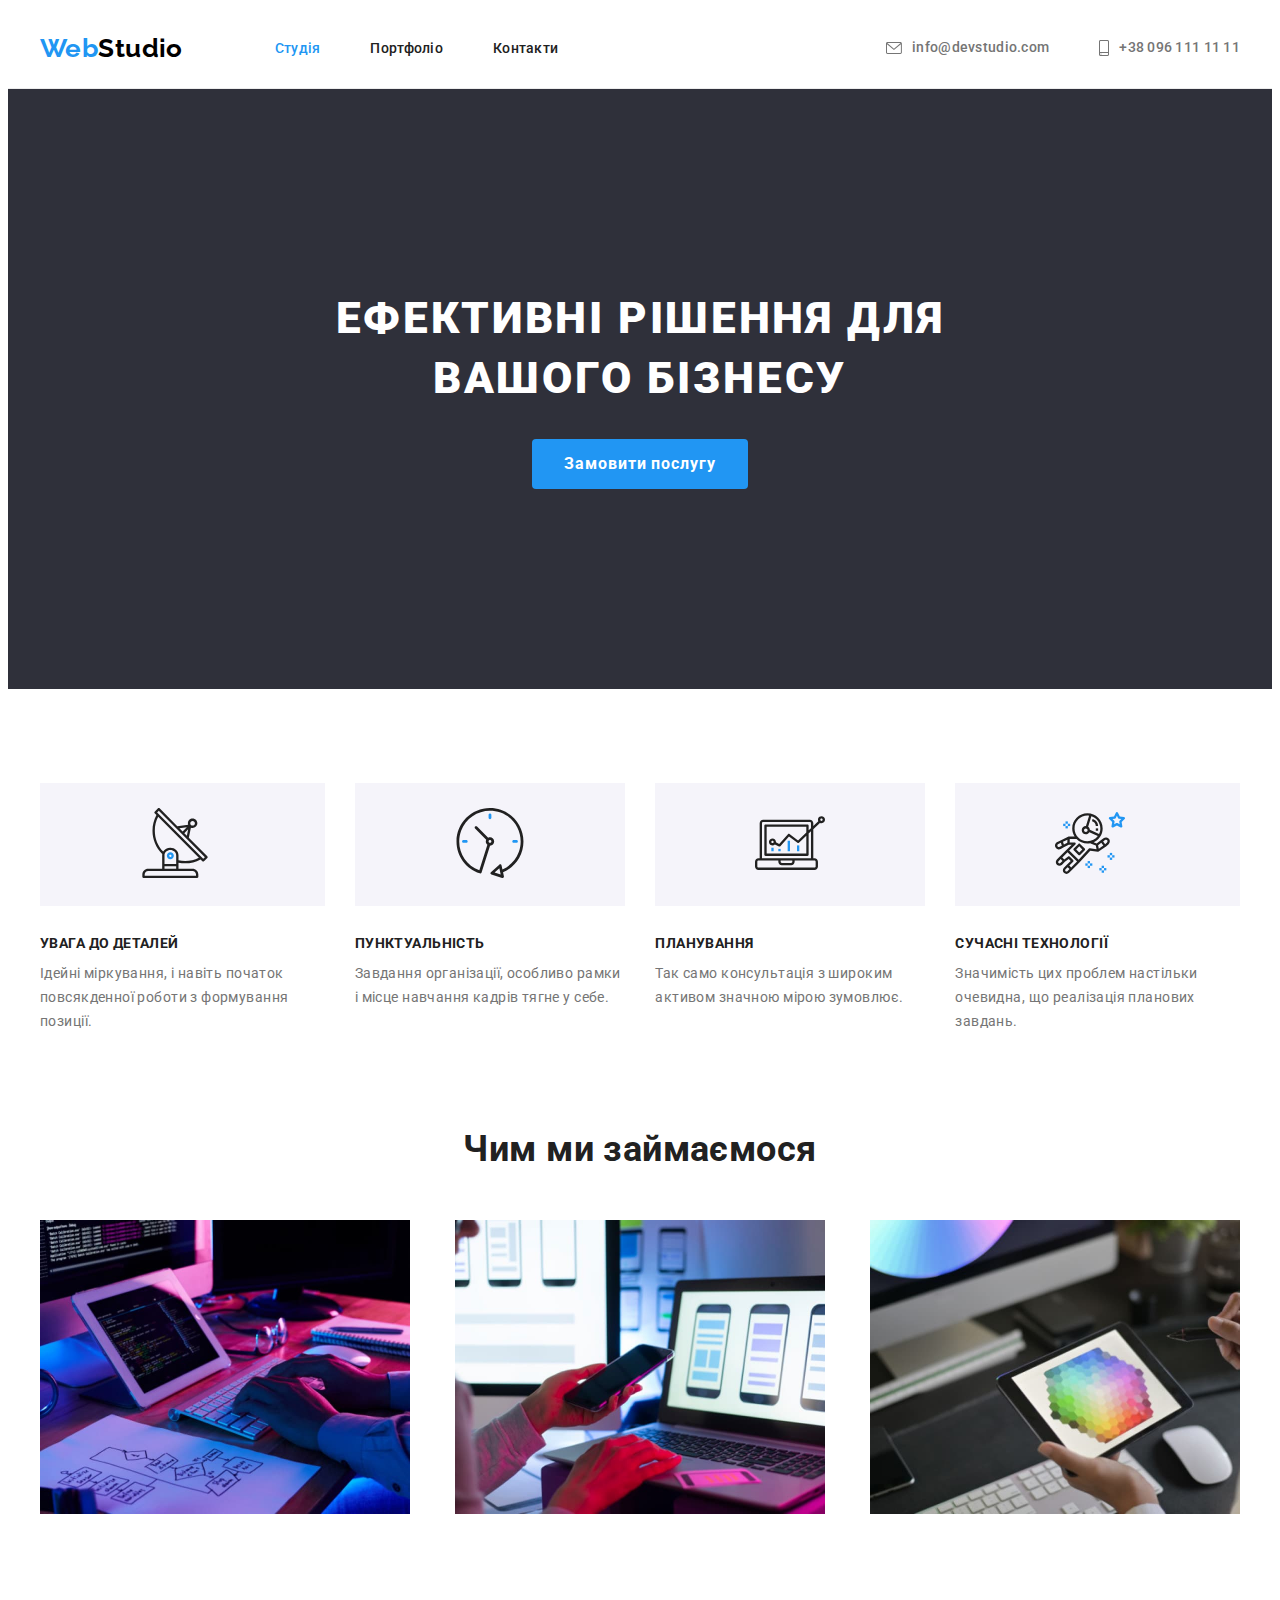
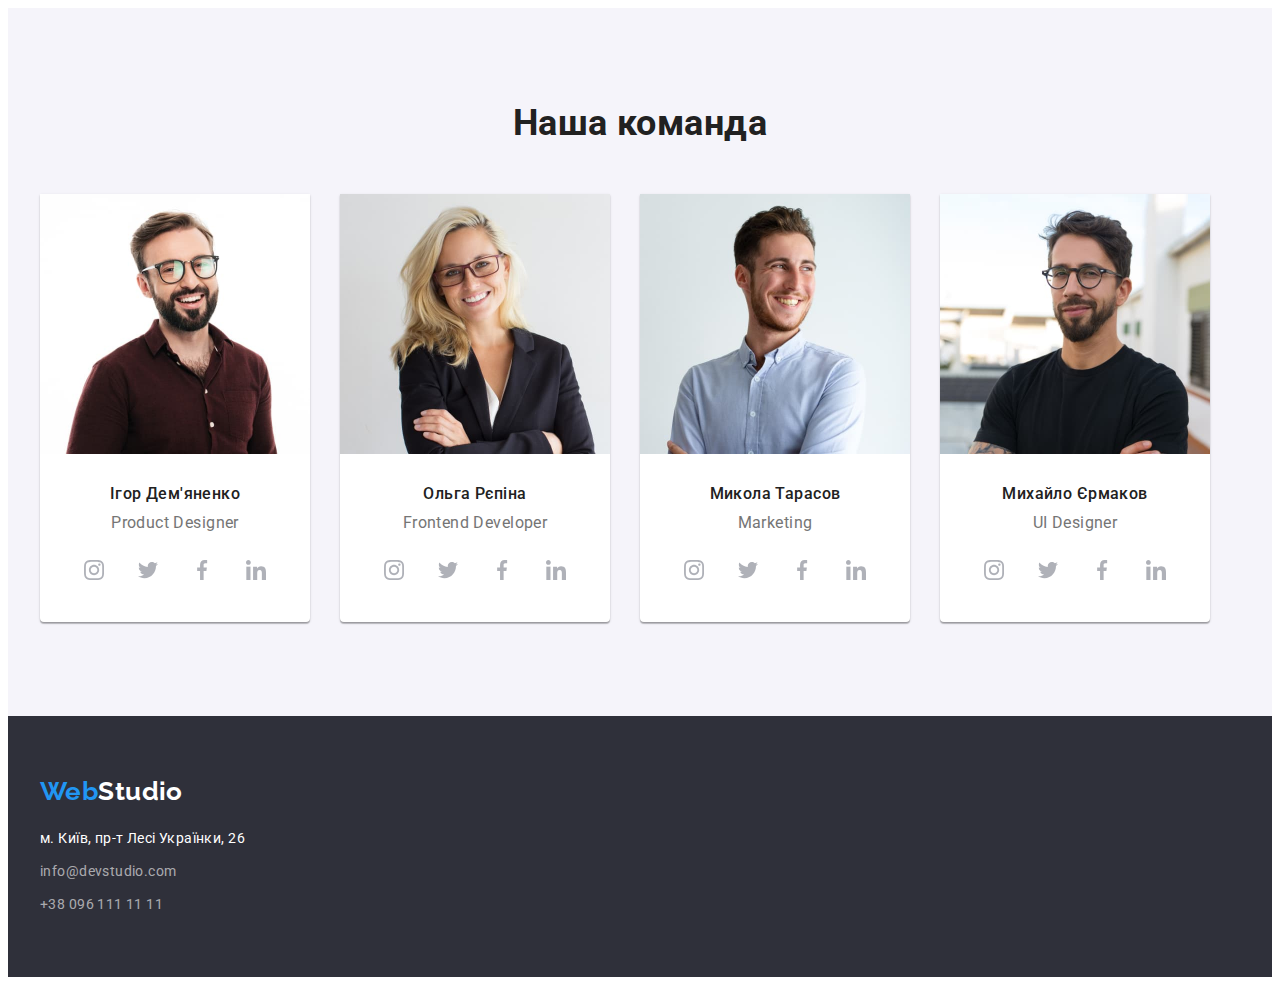
==== index.html @ fd8cb4b7 "fill files" ====
<!DOCTYPE html>
<html lang="uk">
  <head>
    <meta charset="UTF-8" />
    <meta http-equiv="X-UA-Compatible" content="IE=edge" />
    <meta name="viewport" content="width=device-width, initial-scale=1.0" />
    <title>Web Studio</title>
    <link rel="preconnect" href="https://fonts.googleapis.com" />
    <link rel="preconnect" href="https://fonts.gstatic.com" crossorigin />
    <link
      href="https://fonts.googleapis.com/css2?family=Raleway:wght@700&family=Roboto:wght@400;500;700;900&display=swap"
      rel="stylesheet"
    />
    <link
      rel="stylesheet"
      href="https://cdnjs.cloudflare.com/ajax/libs/modern-normalize/1.1.0/modern-normalize.min.css"
      integrity="sha512-wpPYUAdjBVSE4KJnH1VR1HeZfpl1ub8YT/NKx4PuQ5NmX2tKuGu6U/JRp5y+Y8XG2tV+wKQpNHVUX03MfMFn9Q=="
      crossorigin="anonymous"
      referrerpolicy="no-referrer"
    />
    <link rel="stylesheet" href="./css/style.css" />
  </head>
  <body>
    <header class="header">
      <div class="container">
        <nav class="nav">
          <a class="link logo-link header-link" href="./index.html"
            ><span class="logo-accent-color">Web</span>Studio</a
          >
          <ul class="list nav-list">
            <li class="item">
              <a class="link nav-link current-link" href="./index.html"
                >Студія</a
              >
            </li>
            <li class="item">
              <a class="link nav-link" href="./portfolio.html">Портфоліо</a>
            </li>
            <li class="item">
              <a class="link nav-link" href="#contacts">Контакти</a>
            </li>
          </ul>
        </nav>
        <ul class="list contact-list">
          <li class="item">
            <a class="link contact-link" href="mailto:info@devstudio.com"
              >
              <svg class="contact-icon" width="16" height="12">
                <use href="./images/symbol-defs.svg#envelope"></use>
              </svg>
              info@devstudio.com
              </a
            >
          </li>
          <li class="item">
            <a class="link contact-link" href="tel:+380961111111"
              >
            <svg class="contact-icon" width="10" height="16">
                <use href="./images/symbol-defs.svg#phone"></use>
            </svg>
            +38 096 111 11 11
            </a
            >
          </li>
        </ul>
      </div>
    </header>
    <main>
      <!-- hero -->
      <section class="hero">
        <h1 class="hero-title">Ефективні рішення для вашого бізнесу</h1>
        <button class="hero-btn" type="button">Замовити послугу</button>
      </section>
      <!-- benefits-->
      <section class="section benefits">
        <div class="container">
          <h2 class="section-title visually-hidden">Наші переваги</h2>
          <ul class="list benefits-list">
            <li class="benefits-item">
                <div class="benefits-block-icon">
                    <svg width="70" height="70">
                        <use href="./images/symbol-defs.svg#antenna"></use>
                    </svg>
                </div>
              <h3 class="benefits-title">Увага до деталей</h3>
              <p class="benefits-text">
                Ідейні міркування, і навіть початок повсякденної роботи з
                формування позиції.
              </p>
            </li>
            <li class="benefits-item">
                <div class="benefits-block-icon">
                    <svg width="70" height="70">
                        <use href="./images/symbol-defs.svg#clock"></use>
                    </svg>
                </div>
              <h3 class="benefits-title">Пунктуальність</h3>
              <p class="benefits-text">
                Завдання організації, особливо рамки і місце навчання кадрів
                тягне у себе.
              </p>
            </li>
            <li class="benefits-item">
                <div class="benefits-block-icon">
                    <svg width="70" height="70">
                        <use href="./images/symbol-defs.svg#diagram"></use>
                    </svg>
                </div>
              <h3 class="benefits-title">Планування</h3>
              <p class="benefits-text">
                Так само консультація з широким активом значною мірою зумовлює.
              </p>
            </li>
            <li class="benefits-item">
                <div class="benefits-block-icon">
                    <svg width="70" height="70">
                        <use href="./images/symbol-defs.svg#astronaut"></use>
                    </svg>
                </div>
              <h3 class="benefits-title">Сучасні технології</h3>
              <p class="benefits-text">
                Значимість цих проблем настільки очевидна, що реалізація
                планових завдань.
              </p>
            </li>
          </ul>
        </div>
      </section>
      <!-- work -->
      <section class="section work">
        <div class="container">
          <h2 class="section-title">Чим ми займаємося</h2>
          <ul class="list work-list">
            <li class="work-item">
              <img
                src="./images/work/box1.jpg"
                alt="Ноутбук"
                width="370"
                height="294"
              />
            </li>
            <li class="work-item">
              <img
                src="./images/work/box2.jpg"
                alt="Телефон"
                width="370"
                height="294"
              />
            </li>
            <li class="work-item">
              <img
                src="./images/work/box3.jpg"
                alt="Планшет"
                width="370"
                height="294"
              />
            </li>
          </ul>
        </div>
      </section>
      <!-- team -->
      <section class="section team">
        <div class="container">
          <h2 class="section-title">Наша команда</h2>
          <ul class="list team-list">
            <li class="team-item">
              <img
                src="./images/team/img1.jpg"
                alt="Чоловік посміхається"
                width="270"
                height="260"
              />
              <h3 class="team-title">Ігор Дем'яненко</h3>
              <p class="team-text" lang="en">Product Designer</p>
              <ul class="list social-list-icon">
                <li class="social-item-icon">
                    <a class="social-link" href="">
                        <svg class="social-emblem" width="20" height="20">
                            <use href="./images/symbol-defs.svg#instagram"></use>
                        </svg>
                    </a>
                </li>
                <li class="social-item-icon">
                    <a class="social-link" href="">
                        <svg class="social-emblem" width="20" height="20">
                            <use href="./images/symbol-defs.svg#twitter"></use>
                        </svg>
                    </a>
                </li>
                <li class="social-item-icon">
                    <a class="social-link" href="">
                        <svg class="social-emblem" width="20" height="20">
                            <use href="./images/symbol-defs.svg#facebook"></use>
                        </svg>
                    </a>
                </li>
                <li class="social-item-icon">
                    <a class="social-link" href="">
                        <svg class="social-emblem" width="20" height="20">
                            <use href="./images/symbol-defs.svg#linkedin"></use>
                        </svg>
                    </a>
                </li>
              </ul>
            </li>
            <li class="team-item">
              <img
                src="./images/team/img2.jpg"
                alt="Дівчина посміхається"
                width="270"
                height="260"
              />
              <h3 class="team-title">Ольга Рєпіна</h3>
              <p class="team-text" lang="en">Frontend Developer</p>
                <ul class="list social-list-icon">
                <li class="social-item-icon">
                    <a class="social-link" href="">
                        <svg class="social-emblem" width="20" height="20">
                            <use href="./images/symbol-defs.svg#instagram"></use>
                        </svg>
                    </a>
                </li>
                <li class="social-item-icon">
                    <a class="social-link" href="">
                        <svg class="social-emblem" width="20" height="20">
                            <use href="./images/symbol-defs.svg#twitter"></use>
                        </svg>
                    </a>
                </li>
                <li class="social-item-icon">
                    <a class="social-link" href="">
                        <svg class="social-emblem" width="20" height="20">
                            <use href="./images/symbol-defs.svg#facebook"></use>
                        </svg>
                    </a>
                </li>
                <li class="social-item-icon">
                    <a class="social-link" href="">
                        <svg class="social-emblem" width="20" height="20">
                            <use href="./images/symbol-defs.svg#linkedin"></use>
                        </svg>
                    </a>
                </li>
              </ul>
            </li>
            <li class="team-item">
              <img
                src="./images/team/img3.jpg"
                alt="Чоловік посміхається"
                width="270"
                height="260"
              />
              <h3 class="team-title">Микола Тарасов</h3>
              <p class="team-text" lang="en">Marketing</p>
                <ul class="list social-list-icon">
                <li class="social-item-icon">
                    <a class="social-link" href="">
                        <svg class="social-emblem" width="20" height="20">
                            <use href="./images/symbol-defs.svg#instagram"></use>
                        </svg>
                    </a>
                </li>
                <li class="social-item-icon">
                    <a class="social-link" href="">
                        <svg class="social-emblem" width="20" height="20">
                            <use href="./images/symbol-defs.svg#twitter"></use>
                        </svg>
                    </a>
                </li>
                <li class="social-item-icon">
                    <a class="social-link" href="">
                        <svg class="social-emblem" width="20" height="20">
                            <use href="./images/symbol-defs.svg#facebook"></use>
                        </svg>
                    </a>
                </li>
                <li class="social-item-icon">
                    <a class="social-link" href="">
                        <svg class="social-emblem" width="20" height="20">
                            <use href="./images/symbol-defs.svg#linkedin"></use>
                        </svg>
                    </a>
                </li>
              </ul>
            </li>
            <li class="team-item">
              <img
                src="./images/team/img4.jpg"
                alt="Чоловік посміхається"
                width="270"
                height="260"
              />
              <h3 class="team-title">Михайло Єрмаков</h3>
              <p class="team-text" lang="en">UI Designer</p>
                <ul class="list social-list-icon">
                <li class="social-item-icon">
                    <a class="social-link" href="">
                        <svg class="social-emblem" width="20" height="20">
                            <use href="./images/symbol-defs.svg#instagram"></use>
                        </svg>
                    </a>
                </li>
                <li class="social-item-icon">
                    <a class="social-link" href="">
                        <svg class="social-emblem" width="20" height="20">
                            <use href="./images/symbol-defs.svg#twitter"></use>
                        </svg>
                    </a>
                </li>
                <li class="social-item-icon">
                    <a class="social-link" href="">
                        <svg class="social-emblem" width="20" height="20">
                            <use href="./images/symbol-defs.svg#facebook"></use>
                        </svg>
                    </a>
                </li>
                <li class="social-item-icon">
                    <a class="social-link" href="">
                        <svg class="social-emblem" width="20" height="20">
                            <use href="./images/symbol-defs.svg#linkedin"></use>
                        </svg>
                    </a>
                </li>
              </ul>
            </li>
          </ul>
        </div>
      </section>
    </main>
    <footer class="footer">
      <div class="container">
        <a class="link logo-link footer-logo" href="./index.html"
          ><span class="logo-accent-color">Web</span>Studio</a
        >
        <address id="contacts">
          <ul class="list address-list">
            <li class="address-item">
              <a
                class="link address-link address-color"
                href="https://goo.gl/maps/d6iccHRfaMmL4T6e6"
                >м. Київ, пр-т Лесі Українки, 26</a
              >
            </li>
            <li class="address-item">
              <a class="link address-link" href="mailto:info@devstudio.com"
                >info@devstudio.com</a
              >
            </li>
            <li class="address-item">
              <a class="link address-link" href="tel:+380961111111"
                >+38 096 111 11 11</a
              >
            </li>
          </ul>
        </address>
      </div>
    </footer>
  </body>
</html>
---- css/style.css ----
:root {
  --main-font: 'Roboto', sans-serif;
  --secondary-font: 'Raleway', sans-serif;
  --title-color: #212121;
  --text-color: #757575;
  --accent-color: #2196f3;
  --logo-header-color: #000000;
  --white-color: #ffffff;
  --secondary-white-color: rgba(255, 255, 255, 0.6);
  --main-backgroung-color: #2f303a;
  --secondary-background-color: #f5f4fa;
  --icon-background-color: #AFB1B8;
}
body {
  font-size: 14px;
  letter-spacing: 0.03em;
  background-color: var(--white-color);
  color: var(--title-color);
  font-family: var(--main-font);
}
.list {
  list-style: none;
}
.link {
  text-decoration: none;
}

h1,
h2,
h3,
h4,
h5,
h6 {
  margin-top: 0;
  margin-bottom: 0;
}

ul,
p {
  margin-top: 0;
  margin-bottom: 0;
  padding-left: 0;
}

img {
  display: block;
  max-width: 100%;
}

.container {
  width: 1200px;
  padding-left: 15px;
  padding-right: 15px;
  margin-left: auto;
  margin-right: auto;
}

/* hide titles */
.visually-hidden {
  position: absolute;
  width: 1px;
  height: 1px;
  margin: -1px;
  border: 0;
  padding: 0;

  white-space: nowrap;
  clip-path: inset(100%);
  clip: rect(0 0 0 0);
  overflow: hidden;
}

/* ====header==== */
.header {
  border-bottom: 1px solid #ececec;
}

.header > .container {
  display: flex;
  align-items: center;
}

.nav {
  display: flex;
  align-items: center;
}

.header-link {
  margin-right: 92px;
  padding-top: 24px;
  padding-bottom: 24px;
}

.logo-link {
  font-family: var(--secondary-font);
  font-weight: 700;
  font-size: 26px;
  line-height: 1.19;
  color: var(--logo-header-color);
}

.logo-accent-color {
  color: var(--accent-color);
}

.nav-list,
.contact-list {
  display: flex;
}

.contact-list {
  margin-left: auto;
}

.nav-list > .item:not(:last-child),
.contact-list > .item:not(:last-child) {
  margin-right: 50px;
}

.nav-link,
.contact-link {
  padding-top: 32px;
  padding-bottom: 32px;

  color: var(--title-color);
  font-weight: 500;
  line-height: 1.14;
  letter-spacing: 0.02em;
}

.contact-link{
    display: flex;
    justify-content: center;
    align-items: center;
  color: var(--text-color);
}

.contact-icon{
fill: var(--text-color);
    margin-right: 10px;
}

.current-link {
  color: var(--accent-color);
}

.nav-link:hover,
.nav-link:focus,
.contact-link:hover,
.contact-link:focus {
  color: var(--accent-color);
}

.contact-link:hover .contact-icon,
.contact-link:focus .contact-icon{
    fill: currentColor;
}

/* ========Studio======== */

/* ====hero==== */
.hero {
  text-align: center;
  padding-top: 200px;
  padding-bottom: 200px;

  background-color: var(--main-backgroung-color);
}

.hero-title {
  width: 696px;
  margin-left: auto;
  margin-right: auto;
  margin-bottom: 30px;

  font-weight: 900;
  font-size: 44px;
  line-height: 1.36;
  letter-spacing: 0.06em;
  text-transform: uppercase;
  color: var(--white-color);
}

.hero-btn {
  padding: 10px 32px;
  border-radius: 4px;

  font-family: var(--main-font);
  font-weight: 700;
  font-size: 16px;
  line-height: 1.88;
  letter-spacing: 0.06em;
  background-color: var(--accent-color);
  color: var(--white-color);

  cursor: pointer;
  border: none;
}

/* ====all sections==== */
.section {
  padding-top: 94px;
  padding-bottom: 94px;
}

.section-title {
  margin-bottom: 50px;

  font-weight: 700;
  font-size: 36px;
  line-height: 1.17;
  text-align: center;
}

/* =====benefits==== */
.benefits-list {
  display: flex;
}

.benefits-item {
  flex-basis: calc((100%-3 * 30px) / 4);
}

.benefits-item:not(:last-child) {
  margin-right: 30px;
}

.benefits-block-icon{
    margin-bottom: 30px;
    padding: 25px 100px;

 background-color: var(--secondary-background-color);
}

.benefits-title {
  margin-bottom: 10px;

  font-size: 14px;
  font-weight: 700;
  line-height: 1.14;
  text-transform: uppercase;
}

.benefits-text {
  line-height: 1.71;
  color: var(--text-color);
}

/* ====work==== */
.work {
  padding-top: 0;
}

.work-list {
  display: flex;
  justify-content: space-between;
}

/* ====team==== */
.team {
  background-color: var(--secondary-background-color);
}

.team-list {
  display: flex;
  margin-left: -30px;
}

.team-item {
  margin-left: 30px;
  background: var(--white-color);
  box-shadow: 0px 1px 3px rgba(0, 0, 0, 0.12), 0px 1px 1px rgba(0, 0, 0, 0.14),
    0px 2px 1px rgba(0, 0, 0, 0.2);
  border-radius: 0px 0px 4px 4px;
}

.team-item > img {
  margin-bottom: 30px;
}

.team-title {
  margin-bottom: 10px;

  font-size: 16px;
  font-weight: 500;
  line-height: 1.19;
  text-align: center;
}

.team-text {
  margin-bottom: 16px;

  font-size: 16px;
  line-height: 1.19;
  text-align: center;
  color: var(--text-color);
}

.social-list-icon{
    margin-bottom: 30px;
    display: flex;
    justify-content: center;
}

.social-item-icon:not(:last-child) {
    margin-right: 10px;
}

.social-link{
    display: flex;
        justify-content: center;
        align-items: center;

    width: 44px;
    height: 44px;
    background-color: transparent;
    border-radius: 50%;
}

.social-emblem{
    fill: var(--icon-background-color);
}

.social-link:hover,
.social-link:focus{
    background-color: var(--accent-color);
}

.social-link:hover .social-emblem,
.social-link:focus .social-emblem{
 fill: var(--white-color);
}

/* ========Portfolio======== */
.menu-list {
  display: flex;
  justify-content: center;
  margin-bottom: 50px;
}

.menu-item:not(:last-child) {
  margin-right: 8px;
}

.menu-btn {
  padding: 6px 22px;
  border-radius: 4px;

  font-family: var(--main-font);
  font-weight: 500;
  font-size: 16px;
  line-height: 1.63;
  text-align: center;
  cursor: pointer;
  border: none;
}

.menu-btn:hover,
.menu-btn:focus,
.current-btn {
  background-color: var(--accent-color);
  color: var(--white-color);
}

.portfolio-list {
  display: flex;
  flex-wrap: wrap;
  margin-bottom: -30px;
  margin-left: -30px;
}

.portfolio-item {
  margin-bottom: 30px;
  margin-left: 30px;
}

.portfolio-text-wrap {
  padding: 20px 24px;

  border: 1px solid #eeeeee;
  border-top: none;
}

.portfolio-title {
  margin-bottom: 4px;
  font-weight: 700;
  font-size: 18px;
  line-height: 2;
  letter-spacing: 0.06em;
}

.portfolio-text {
  font-size: 16px;
  line-height: 1.88;
  color: var(--text-color);
}

/* ====footer==== */
.footer {
  padding-top: 60px;
  padding-bottom: 60px;

  background-color: var(--main-backgroung-color);
}

.footer-logo {
  display: inline-block;
  margin-bottom: 20px;

  color: var(--white-color);
}

.address-item:not(:last-child) {
  margin-bottom: 9px;
}

.address-link {
  font-style: normal;
  line-height: 1.71;
  color: var(--secondary-white-color);
}

.address-color {
  color: var(--white-color);
}
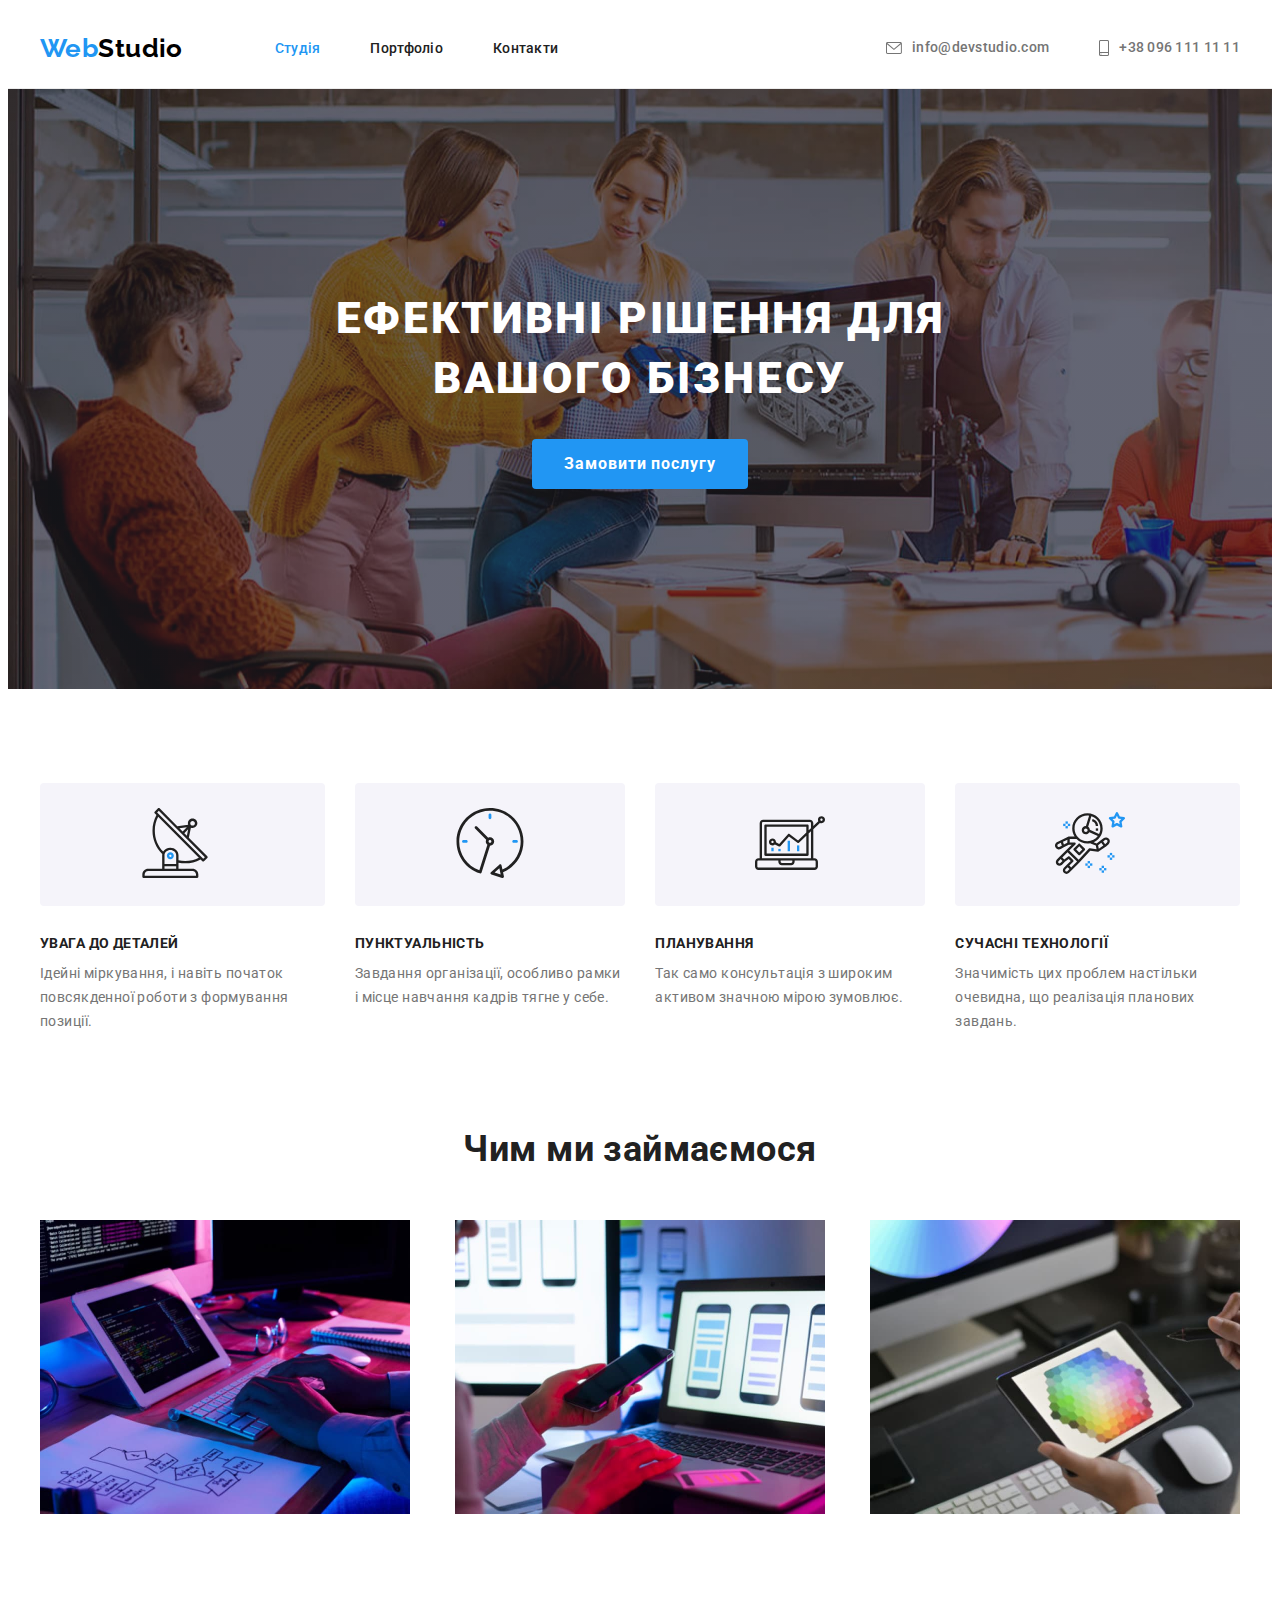
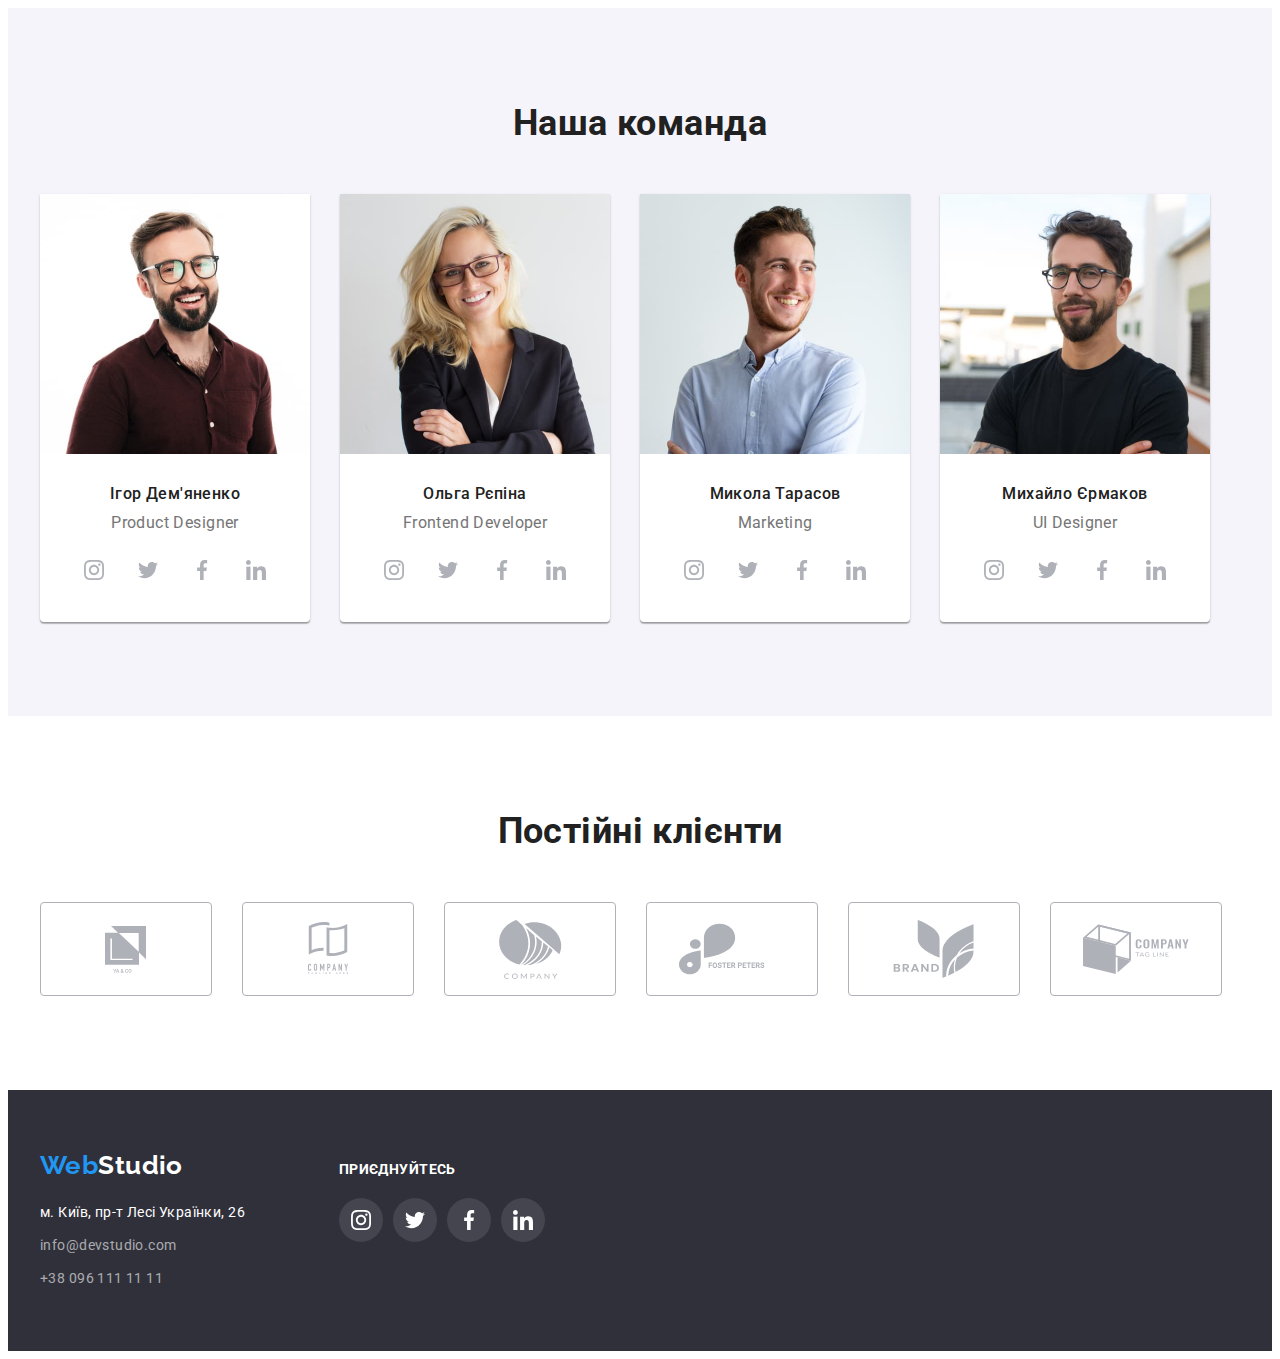
==== commit 8b197738: "finish project" ====
--- a/index.html
+++ b/index.html
@@ -43,24 +43,20 @@
         </nav>
         <ul class="list contact-list">
           <li class="item">
-            <a class="link contact-link" href="mailto:info@devstudio.com"
-              >
+            <a class="link contact-link" href="mailto:info@devstudio.com">
               <svg class="contact-icon" width="16" height="12">
                 <use href="./images/symbol-defs.svg#envelope"></use>
               </svg>
               info@devstudio.com
-              </a
-            >
+            </a>
           </li>
           <li class="item">
-            <a class="link contact-link" href="tel:+380961111111"
-              >
-            <svg class="contact-icon" width="10" height="16">
+            <a class="link contact-link" href="tel:+380961111111">
+              <svg class="contact-icon" width="10" height="16">
                 <use href="./images/symbol-defs.svg#phone"></use>
-            </svg>
-            +38 096 111 11 11
-            </a
-            >
+              </svg>
+              +38 096 111 11 11
+            </a>
           </li>
         </ul>
       </div>
@@ -77,11 +73,11 @@
           <h2 class="section-title visually-hidden">Наші переваги</h2>
           <ul class="list benefits-list">
             <li class="benefits-item">
-                <div class="benefits-block-icon">
-                    <svg width="70" height="70">
-                        <use href="./images/symbol-defs.svg#antenna"></use>
-                    </svg>
-                </div>
+              <div class="benefits-block-icon">
+                <svg width="70" height="70">
+                  <use href="./images/symbol-defs.svg#antenna"></use>
+                </svg>
+              </div>
               <h3 class="benefits-title">Увага до деталей</h3>
               <p class="benefits-text">
                 Ідейні міркування, і навіть початок повсякденної роботи з
@@ -89,11 +85,11 @@
               </p>
             </li>
             <li class="benefits-item">
-                <div class="benefits-block-icon">
-                    <svg width="70" height="70">
-                        <use href="./images/symbol-defs.svg#clock"></use>
-                    </svg>
-                </div>
+              <div class="benefits-block-icon">
+                <svg width="70" height="70">
+                  <use href="./images/symbol-defs.svg#clock"></use>
+                </svg>
+              </div>
               <h3 class="benefits-title">Пунктуальність</h3>
               <p class="benefits-text">
                 Завдання організації, особливо рамки і місце навчання кадрів
@@ -101,22 +97,22 @@
               </p>
             </li>
             <li class="benefits-item">
-                <div class="benefits-block-icon">
-                    <svg width="70" height="70">
-                        <use href="./images/symbol-defs.svg#diagram"></use>
-                    </svg>
-                </div>
+              <div class="benefits-block-icon">
+                <svg width="70" height="70">
+                  <use href="./images/symbol-defs.svg#diagram"></use>
+                </svg>
+              </div>
               <h3 class="benefits-title">Планування</h3>
               <p class="benefits-text">
                 Так само консультація з широким активом значною мірою зумовлює.
               </p>
             </li>
             <li class="benefits-item">
-                <div class="benefits-block-icon">
-                    <svg width="70" height="70">
-                        <use href="./images/symbol-defs.svg#astronaut"></use>
-                    </svg>
-                </div>
+              <div class="benefits-block-icon">
+                <svg width="70" height="70">
+                  <use href="./images/symbol-defs.svg#astronaut"></use>
+                </svg>
+              </div>
               <h3 class="benefits-title">Сучасні технології</h3>
               <p class="benefits-text">
                 Значимість цих проблем настільки очевидна, що реалізація
@@ -174,32 +170,52 @@
               <p class="team-text" lang="en">Product Designer</p>
               <ul class="list social-list-icon">
                 <li class="social-item-icon">
-                    <a class="social-link" href="">
-                        <svg class="social-emblem" width="20" height="20">
-                            <use href="./images/symbol-defs.svg#instagram"></use>
-                        </svg>
-                    </a>
-                </li>
-                <li class="social-item-icon">
-                    <a class="social-link" href="">
-                        <svg class="social-emblem" width="20" height="20">
-                            <use href="./images/symbol-defs.svg#twitter"></use>
-                        </svg>
-                    </a>
-                </li>
-                <li class="social-item-icon">
-                    <a class="social-link" href="">
-                        <svg class="social-emblem" width="20" height="20">
-                            <use href="./images/symbol-defs.svg#facebook"></use>
-                        </svg>
-                    </a>
-                </li>
-                <li class="social-item-icon">
-                    <a class="social-link" href="">
-                        <svg class="social-emblem" width="20" height="20">
-                            <use href="./images/symbol-defs.svg#linkedin"></use>
-                        </svg>
-                    </a>
+                  <a
+                    class="social-link"
+                    href="https://www.instagram.com/"
+                    target="_blank"
+                    rel="noopener noreferrer"
+                  >
+                    <svg class="emblem social-emblem" width="20" height="20">
+                      <use href="./images/symbol-defs.svg#instagram"></use>
+                    </svg>
+                  </a>
+                </li>
+                <li class="social-item-icon">
+                  <a
+                    class="social-link"
+                    href="https://twitter.com/"
+                    target="_blank"
+                    rel="noopener noreferrer"
+                  >
+                    <svg class="emblem social-emblem" width="20" height="20">
+                      <use href="./images/symbol-defs.svg#twitter"></use>
+                    </svg>
+                  </a>
+                </li>
+                <li class="social-item-icon">
+                  <a
+                    class="social-link"
+                    href="https://uk-ua.facebook.com/"
+                    target="_blank"
+                    rel="noopener noreferrer"
+                  >
+                    <svg class="emblem social-emblem" width="20" height="20">
+                      <use href="./images/symbol-defs.svg#facebook"></use>
+                    </svg>
+                  </a>
+                </li>
+                <li class="social-item-icon">
+                  <a
+                    class="social-link"
+                    href="https://ua.linkedin.com/"
+                    target="_blank"
+                    rel="noopener noreferrer"
+                  >
+                    <svg class="emblem social-emblem" width="20" height="20">
+                      <use href="./images/symbol-defs.svg#linkedin"></use>
+                    </svg>
+                  </a>
                 </li>
               </ul>
             </li>
@@ -212,34 +228,54 @@
               />
               <h3 class="team-title">Ольга Рєпіна</h3>
               <p class="team-text" lang="en">Frontend Developer</p>
-                <ul class="list social-list-icon">
-                <li class="social-item-icon">
-                    <a class="social-link" href="">
-                        <svg class="social-emblem" width="20" height="20">
-                            <use href="./images/symbol-defs.svg#instagram"></use>
-                        </svg>
-                    </a>
-                </li>
-                <li class="social-item-icon">
-                    <a class="social-link" href="">
-                        <svg class="social-emblem" width="20" height="20">
-                            <use href="./images/symbol-defs.svg#twitter"></use>
-                        </svg>
-                    </a>
-                </li>
-                <li class="social-item-icon">
-                    <a class="social-link" href="">
-                        <svg class="social-emblem" width="20" height="20">
-                            <use href="./images/symbol-defs.svg#facebook"></use>
-                        </svg>
-                    </a>
-                </li>
-                <li class="social-item-icon">
-                    <a class="social-link" href="">
-                        <svg class="social-emblem" width="20" height="20">
-                            <use href="./images/symbol-defs.svg#linkedin"></use>
-                        </svg>
-                    </a>
+              <ul class="list social-list-icon">
+                <li class="social-item-icon">
+                  <a
+                    class="social-link"
+                    href="https://www.instagram.com/"
+                    target="_blank"
+                    rel="noopener noreferrer"
+                  >
+                    <svg class="emblem social-emblem" width="20" height="20">
+                      <use href="./images/symbol-defs.svg#instagram"></use>
+                    </svg>
+                  </a>
+                </li>
+                <li class="social-item-icon">
+                  <a
+                    class="social-link"
+                    href="https://twitter.com/"
+                    target="_blank"
+                    rel="noopener noreferrer"
+                  >
+                    <svg class="emblem social-emblem" width="20" height="20">
+                      <use href="./images/symbol-defs.svg#twitter"></use>
+                    </svg>
+                  </a>
+                </li>
+                <li class="social-item-icon">
+                  <a
+                    class="social-link"
+                    href="https://uk-ua.facebook.com/"
+                    target="_blank"
+                    rel="noopener noreferrer"
+                  >
+                    <svg class="emblem social-emblem" width="20" height="20">
+                      <use href="./images/symbol-defs.svg#facebook"></use>
+                    </svg>
+                  </a>
+                </li>
+                <li class="social-item-icon">
+                  <a
+                    class="social-link"
+                    href="https://ua.linkedin.com/"
+                    target="_blank"
+                    rel="noopener noreferrer"
+                  >
+                    <svg class="emblem social-emblem" width="20" height="20">
+                      <use href="./images/symbol-defs.svg#linkedin"></use>
+                    </svg>
+                  </a>
                 </li>
               </ul>
             </li>
@@ -252,34 +288,54 @@
               />
               <h3 class="team-title">Микола Тарасов</h3>
               <p class="team-text" lang="en">Marketing</p>
-                <ul class="list social-list-icon">
-                <li class="social-item-icon">
-                    <a class="social-link" href="">
-                        <svg class="social-emblem" width="20" height="20">
-                            <use href="./images/symbol-defs.svg#instagram"></use>
-                        </svg>
-                    </a>
-                </li>
-                <li class="social-item-icon">
-                    <a class="social-link" href="">
-                        <svg class="social-emblem" width="20" height="20">
-                            <use href="./images/symbol-defs.svg#twitter"></use>
-                        </svg>
-                    </a>
-                </li>
-                <li class="social-item-icon">
-                    <a class="social-link" href="">
-                        <svg class="social-emblem" width="20" height="20">
-                            <use href="./images/symbol-defs.svg#facebook"></use>
-                        </svg>
-                    </a>
-                </li>
-                <li class="social-item-icon">
-                    <a class="social-link" href="">
-                        <svg class="social-emblem" width="20" height="20">
-                            <use href="./images/symbol-defs.svg#linkedin"></use>
-                        </svg>
-                    </a>
+              <ul class="list social-list-icon">
+                <li class="social-item-icon">
+                  <a
+                    class="social-link"
+                    href="https://www.instagram.com/"
+                    target="_blank"
+                    rel="noopener noreferrer"
+                  >
+                    <svg class="emblem social-emblem" width="20" height="20">
+                      <use href="./images/symbol-defs.svg#instagram"></use>
+                    </svg>
+                  </a>
+                </li>
+                <li class="social-item-icon">
+                  <a
+                    class="social-link"
+                    href="https://twitter.com/"
+                    target="_blank"
+                    rel="noopener noreferrer"
+                  >
+                    <svg class="emblem social-emblem" width="20" height="20">
+                      <use href="./images/symbol-defs.svg#twitter"></use>
+                    </svg>
+                  </a>
+                </li>
+                <li class="social-item-icon">
+                  <a
+                    class="social-link"
+                    href="https://uk-ua.facebook.com/"
+                    target="_blank"
+                    rel="noopener noreferrer"
+                  >
+                    <svg class="emblem social-emblem" width="20" height="20">
+                      <use href="./images/symbol-defs.svg#facebook"></use>
+                    </svg>
+                  </a>
+                </li>
+                <li class="social-item-icon">
+                  <a
+                    class="social-link"
+                    href="https://ua.linkedin.com/"
+                    target="_blank"
+                    rel="noopener noreferrer"
+                  >
+                    <svg class="emblem social-emblem" width="20" height="20">
+                      <use href="./images/symbol-defs.svg#linkedin"></use>
+                    </svg>
+                  </a>
                 </li>
               </ul>
             </li>
@@ -292,36 +348,106 @@
               />
               <h3 class="team-title">Михайло Єрмаков</h3>
               <p class="team-text" lang="en">UI Designer</p>
-                <ul class="list social-list-icon">
-                <li class="social-item-icon">
-                    <a class="social-link" href="">
-                        <svg class="social-emblem" width="20" height="20">
-                            <use href="./images/symbol-defs.svg#instagram"></use>
-                        </svg>
-                    </a>
-                </li>
-                <li class="social-item-icon">
-                    <a class="social-link" href="">
-                        <svg class="social-emblem" width="20" height="20">
-                            <use href="./images/symbol-defs.svg#twitter"></use>
-                        </svg>
-                    </a>
-                </li>
-                <li class="social-item-icon">
-                    <a class="social-link" href="">
-                        <svg class="social-emblem" width="20" height="20">
-                            <use href="./images/symbol-defs.svg#facebook"></use>
-                        </svg>
-                    </a>
-                </li>
-                <li class="social-item-icon">
-                    <a class="social-link" href="">
-                        <svg class="social-emblem" width="20" height="20">
-                            <use href="./images/symbol-defs.svg#linkedin"></use>
-                        </svg>
-                    </a>
+              <ul class="list social-list-icon">
+                <li class="social-item-icon">
+                  <a
+                    class="social-link"
+                    href="https://www.instagram.com/"
+                    target="_blank"
+                    rel="noopener noreferrer"
+                  >
+                    <svg class="emblem social-emblem" width="20" height="20">
+                      <use href="./images/symbol-defs.svg#instagram"></use>
+                    </svg>
+                  </a>
+                </li>
+                <li class="social-item-icon">
+                  <a
+                    class="social-link"
+                    href="https://twitter.com/"
+                    target="_blank"
+                    rel="noopener noreferrer"
+                  >
+                    <svg class="emblem social-emblem" width="20" height="20">
+                      <use href="./images/symbol-defs.svg#twitter"></use>
+                    </svg>
+                  </a>
+                </li>
+                <li class="social-item-icon">
+                  <a
+                    class="social-link"
+                    href="https://uk-ua.facebook.com/"
+                    target="_blank"
+                    rel="noopener noreferrer"
+                  >
+                    <svg class="emblem social-emblem" width="20" height="20">
+                      <use href="./images/symbol-defs.svg#facebook"></use>
+                    </svg>
+                  </a>
+                </li>
+                <li class="social-item-icon">
+                  <a
+                    class="social-link"
+                    href="https://ua.linkedin.com/"
+                    target="_blank"
+                    rel="noopener noreferrer"
+                  >
+                    <svg class="emblem social-emblem" width="20" height="20">
+                      <use href="./images/symbol-defs.svg#linkedin"></use>
+                    </svg>
+                  </a>
                 </li>
               </ul>
+            </li>
+          </ul>
+        </div>
+      </section>
+      <!-- clients -->
+      <section class="section clients">
+        <div class="container">
+          <h2 class="section-title">Постійні клієнти</h2>
+          <ul class="list clients-list">
+            <li class="clients-item">
+              <a href="" class="clients-link">
+                <svg class="emblem clients-emblem" width="106" height="60">
+                  <use href="./images/symbol-defs.svg#group1"></use>
+                </svg>
+              </a>
+            </li>
+            <li class="clients-item">
+              <a href="" class="clients-link">
+                <svg class="emblem clients-emblem" width="106" height="60">
+                  <use href="./images/symbol-defs.svg#group2"></use>
+                </svg>
+              </a>
+            </li>
+            <li class="clients-item">
+              <a href="" class="clients-link">
+                <svg class="emblem clients-emblem" width="106" height="60">
+                  <use href="./images/symbol-defs.svg#group3"></use>
+                </svg>
+              </a>
+            </li>
+            <li class="clients-item">
+              <a href="" class="clients-link">
+                <svg class="emblem clients-emblem" width="106" height="60">
+                  <use href="./images/symbol-defs.svg#group4"></use>
+                </svg>
+              </a>
+            </li>
+            <li class="clients-item">
+              <a href="" class="clients-link">
+                <svg class="emblem clients-emblem" width="106" height="60">
+                  <use href="./images/symbol-defs.svg#group5"></use>
+                </svg>
+              </a>
+            </li>
+            <li class="clients-item">
+              <a href="" class="clients-link">
+                <svg class="emblem clients-emblem" width="106" height="60">
+                  <use href="./images/symbol-defs.svg#group6"></use>
+                </svg>
+              </a>
             </li>
           </ul>
         </div>
@@ -329,30 +455,56 @@
     </main>
     <footer class="footer">
       <div class="container">
-        <a class="link logo-link footer-logo" href="./index.html"
-          ><span class="logo-accent-color">Web</span>Studio</a
-        >
-        <address id="contacts">
-          <ul class="list address-list">
-            <li class="address-item">
-              <a
-                class="link address-link address-color"
-                href="https://goo.gl/maps/d6iccHRfaMmL4T6e6"
-                >м. Київ, пр-т Лесі Українки, 26</a
-              >
-            </li>
-            <li class="address-item">
-              <a class="link address-link" href="mailto:info@devstudio.com"
-                >info@devstudio.com</a
-              >
-            </li>
-            <li class="address-item">
-              <a class="link address-link" href="tel:+380961111111"
-                >+38 096 111 11 11</a
-              >
-            </li>
-          </ul>
-        </address>
+        <div>
+<a class="link logo-link footer-logo" href="./index.html"><span class="logo-accent-color">Web</span>Studio</a>
+<address id="contacts">
+    <ul class="list address-list">
+        <li class="address-item">
+            <a class="link address-link address-color" href="https://goo.gl/maps/d6iccHRfaMmL4T6e6">м. Київ, пр-т Лесі
+                Українки, 26</a>
+        </li>
+        <li class="address-item">
+            <a class="link address-link" href="mailto:info@devstudio.com">info@devstudio.com</a>
+        </li>
+        <li class="address-item">
+            <a class="link address-link" href="tel:+380961111111">+38 096 111 11 11</a>
+        </li>
+    </ul>
+</address>
+        </div>
+        <div class="footer-join-wrap">
+            <b class="join">приєднуйтесь</b>
+            <ul class="list social-list-icon">
+                <li class="social-item-icon">
+                    <a class="social-link" href="https://www.instagram.com/" target="_blank" rel="noopener noreferrer">
+                        <svg class="emblem social-emblem" width="20" height="20">
+                            <use href="./images/symbol-defs.svg#instagram"></use>
+                        </svg>
+                    </a>
+                </li>
+                <li class="social-item-icon">
+                    <a class="social-link" href="https://twitter.com/" target="_blank" rel="noopener noreferrer">
+                        <svg class="emblem social-emblem" width="20" height="20">
+                            <use href="./images/symbol-defs.svg#twitter"></use>
+                        </svg>
+                    </a>
+                </li>
+                <li class="social-item-icon">
+                    <a class="social-link" href="https://uk-ua.facebook.com/" target="_blank" rel="noopener noreferrer">
+                        <svg class="emblem social-emblem" width="20" height="20">
+                            <use href="./images/symbol-defs.svg#facebook"></use>
+                        </svg>
+                    </a>
+                </li>
+                <li class="social-item-icon">
+                    <a class="social-link" href="https://ua.linkedin.com/" target="_blank" rel="noopener noreferrer">
+                        <svg class="emblem social-emblem" width="20" height="20">
+                            <use href="./images/symbol-defs.svg#linkedin"></use>
+                        </svg>
+                    </a>
+                </li>
+            </ul>
+        </div>
       </div>
     </footer>
   </body>
--- a/css/style.css
+++ b/css/style.css
@@ -7,8 +7,10 @@
   --logo-header-color: #000000;
   --white-color: #ffffff;
   --secondary-white-color: rgba(255, 255, 255, 0.6);
+  --header-border-color: #ececec;
   --main-backgroung-color: #2f303a;
   --secondary-background-color: #f5f4fa;
+  --hero-gradient-color: rgba(47, 48, 58, 0.4);
   --icon-background-color: #AFB1B8;
 }
 body {
@@ -72,7 +74,7 @@
 
 /* ====header==== */
 .header {
-  border-bottom: 1px solid #ececec;
+  border-bottom: 1px solid var(--header-border-color);
 }
 
 .header > .container {
@@ -159,12 +161,14 @@
 /* ========Studio======== */
 
 /* ====hero==== */
-.hero {
+.hero{
   text-align: center;
   padding-top: 200px;
   padding-bottom: 200px;
 
   background-color: var(--main-backgroung-color);
+  background-image: linear-gradient(var(--hero-gradient-color), var(--hero-gradient-color)), url("../images/hero.jpg");
+  background-size: cover;
 }
 
 .hero-title {
@@ -230,6 +234,7 @@
     padding: 25px 100px;
 
  background-color: var(--secondary-background-color);
+    border-radius: 4px;
 }
 
 .benefits-title {
@@ -317,7 +322,7 @@
     border-radius: 50%;
 }
 
-.social-emblem{
+.emblem{
     fill: var(--icon-background-color);
 }
 
@@ -329,6 +334,33 @@
 .social-link:hover .social-emblem,
 .social-link:focus .social-emblem{
  fill: var(--white-color);
+}
+
+/* ====clients==== */
+.clients-list{
+ display: flex;
+ margin-left: -30px;
+}
+
+.clients-item{
+    margin-left: 30px;
+}
+
+.clients-link{
+    display: flex;
+    border: 1px solid var(--icon-background-color);
+    border-radius: 4px;
+    padding: 16px 32px;
+}
+
+.clients-link:hover,
+.clients-link:focus{
+    border-color: var(--accent-color);
+}
+
+.clients-link:hover .clients-emblem,
+.clients-link:focus .clients-emblem{
+    fill: var(--accent-color);
 }
 
 /* ========Portfolio======== */
@@ -403,9 +435,14 @@
   background-color: var(--main-backgroung-color);
 }
 
+.footer > .container{
+ display: flex;
+}
+
 .footer-logo {
   display: inline-block;
   margin-bottom: 20px;
+  margin-right: 156px;
 
   color: var(--white-color);
 }
@@ -423,3 +460,29 @@
 .address-color {
   color: var(--white-color);
 }
+
+.join{
+    display: inline-block;
+    margin-top: 12px;
+    font-weight: 700;
+    line-height: 1.14;
+    text-transform: uppercase;
+    color: var(--white-color);
+}
+
+.footer .social-list-icon{
+    margin-top: 20px;
+}
+
+.footer .social-link{
+background-color: rgba(255, 255, 255, 0.1);
+}
+
+.footer .social-link:hover,
+.footer .social-link:focus{
+ background-color: var(--accent-color);
+}
+
+.footer .emblem{
+    fill: var(--white-color);
+}
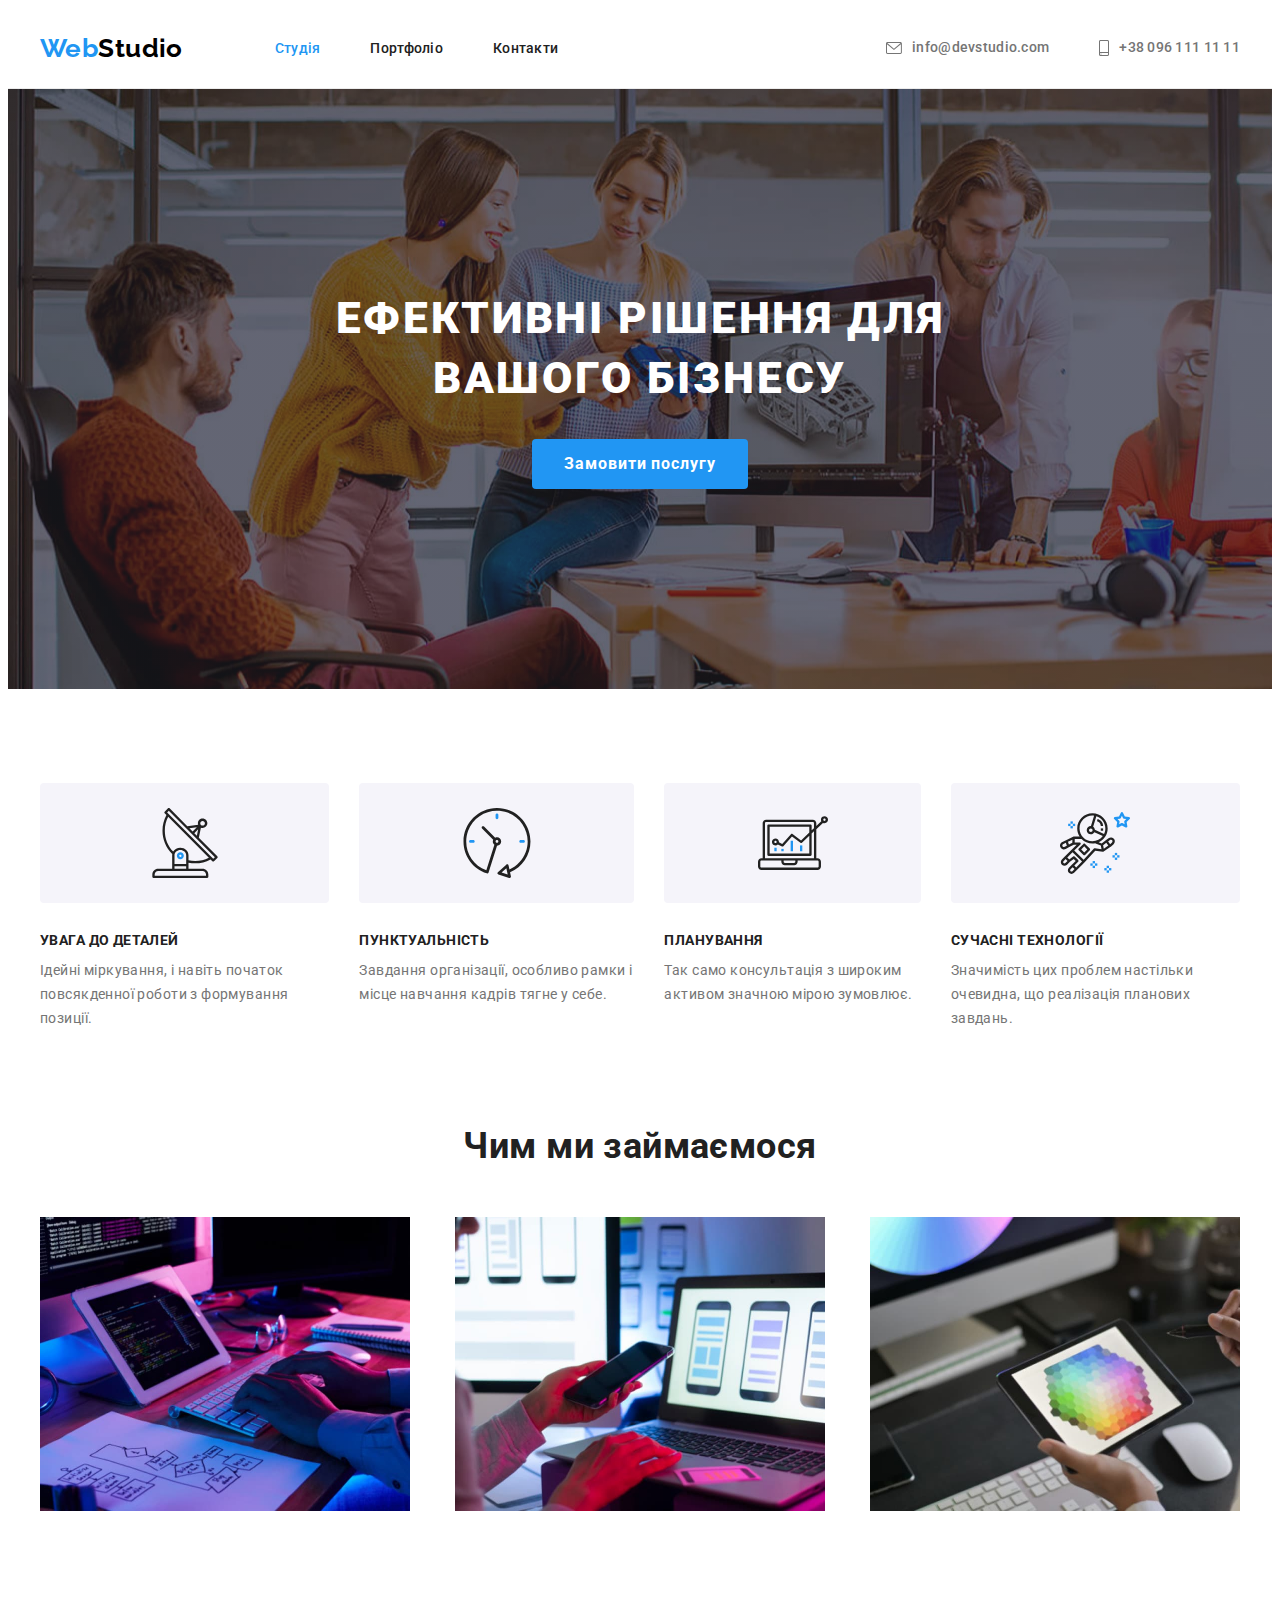
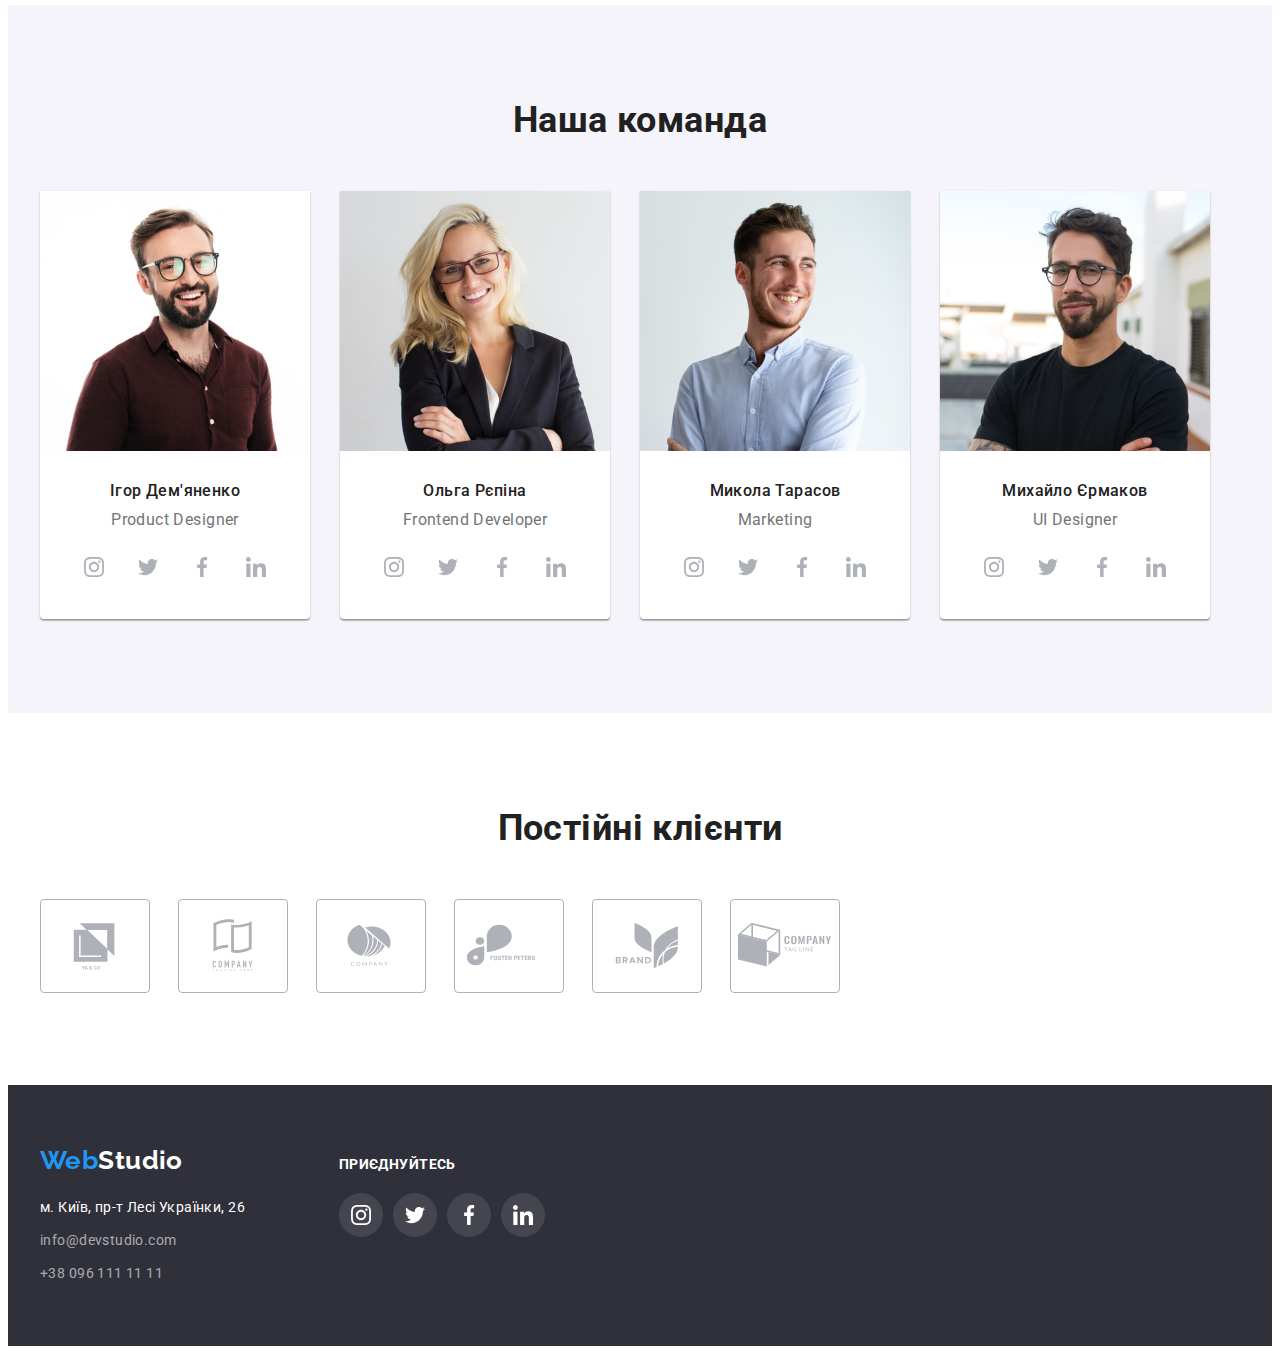
==== commit adb17dd1: "fix style.css" ====
--- a/index.html
+++ b/index.html
@@ -45,7 +45,7 @@
           <li class="item">
             <a class="link contact-link" href="mailto:info@devstudio.com">
               <svg class="contact-icon" width="16" height="12">
-                <use href="./images/symbol-defs.svg#envelope"></use>
+                <use href="./images/icons.svg#envelope"></use>
               </svg>
               info@devstudio.com
             </a>
@@ -53,7 +53,7 @@
           <li class="item">
             <a class="link contact-link" href="tel:+380961111111">
               <svg class="contact-icon" width="10" height="16">
-                <use href="./images/symbol-defs.svg#phone"></use>
+                <use href="./images/icons.svg#phone"></use>
               </svg>
               +38 096 111 11 11
             </a>
@@ -75,7 +75,7 @@
             <li class="benefits-item">
               <div class="benefits-block-icon">
                 <svg width="70" height="70">
-                  <use href="./images/symbol-defs.svg#antenna"></use>
+                  <use href="./images/icons.svg#antenna"></use>
                 </svg>
               </div>
               <h3 class="benefits-title">Увага до деталей</h3>
@@ -87,7 +87,7 @@
             <li class="benefits-item">
               <div class="benefits-block-icon">
                 <svg width="70" height="70">
-                  <use href="./images/symbol-defs.svg#clock"></use>
+                  <use href="./images/icons.svg#clock"></use>
                 </svg>
               </div>
               <h3 class="benefits-title">Пунктуальність</h3>
@@ -99,7 +99,7 @@
             <li class="benefits-item">
               <div class="benefits-block-icon">
                 <svg width="70" height="70">
-                  <use href="./images/symbol-defs.svg#diagram"></use>
+                  <use href="./images/icons.svg#diagram"></use>
                 </svg>
               </div>
               <h3 class="benefits-title">Планування</h3>
@@ -110,7 +110,7 @@
             <li class="benefits-item">
               <div class="benefits-block-icon">
                 <svg width="70" height="70">
-                  <use href="./images/symbol-defs.svg#astronaut"></use>
+                  <use href="./images/icons.svg#astronaut"></use>
                 </svg>
               </div>
               <h3 class="benefits-title">Сучасні технології</h3>
@@ -177,7 +177,7 @@
                     rel="noopener noreferrer"
                   >
                     <svg class="emblem social-emblem" width="20" height="20">
-                      <use href="./images/symbol-defs.svg#instagram"></use>
+                      <use href="./images/icons.svg#instagram"></use>
                     </svg>
                   </a>
                 </li>
@@ -189,7 +189,7 @@
                     rel="noopener noreferrer"
                   >
                     <svg class="emblem social-emblem" width="20" height="20">
-                      <use href="./images/symbol-defs.svg#twitter"></use>
+                      <use href="./images/icons.svg#twitter"></use>
                     </svg>
                   </a>
                 </li>
@@ -201,7 +201,7 @@
                     rel="noopener noreferrer"
                   >
                     <svg class="emblem social-emblem" width="20" height="20">
-                      <use href="./images/symbol-defs.svg#facebook"></use>
+                      <use href="./images/icons.svg#facebook"></use>
                     </svg>
                   </a>
                 </li>
@@ -213,7 +213,7 @@
                     rel="noopener noreferrer"
                   >
                     <svg class="emblem social-emblem" width="20" height="20">
-                      <use href="./images/symbol-defs.svg#linkedin"></use>
+                      <use href="./images/icons.svg#linkedin"></use>
                     </svg>
                   </a>
                 </li>
@@ -237,7 +237,7 @@
                     rel="noopener noreferrer"
                   >
                     <svg class="emblem social-emblem" width="20" height="20">
-                      <use href="./images/symbol-defs.svg#instagram"></use>
+                      <use href="./images/icons.svg#instagram"></use>
                     </svg>
                   </a>
                 </li>
@@ -249,7 +249,7 @@
                     rel="noopener noreferrer"
                   >
                     <svg class="emblem social-emblem" width="20" height="20">
-                      <use href="./images/symbol-defs.svg#twitter"></use>
+                      <use href="./images/icons.svg#twitter"></use>
                     </svg>
                   </a>
                 </li>
@@ -261,7 +261,7 @@
                     rel="noopener noreferrer"
                   >
                     <svg class="emblem social-emblem" width="20" height="20">
-                      <use href="./images/symbol-defs.svg#facebook"></use>
+                      <use href="./images/icons.svg#facebook"></use>
                     </svg>
                   </a>
                 </li>
@@ -273,7 +273,7 @@
                     rel="noopener noreferrer"
                   >
                     <svg class="emblem social-emblem" width="20" height="20">
-                      <use href="./images/symbol-defs.svg#linkedin"></use>
+                      <use href="./images/icons.svg#linkedin"></use>
                     </svg>
                   </a>
                 </li>
@@ -297,7 +297,7 @@
                     rel="noopener noreferrer"
                   >
                     <svg class="emblem social-emblem" width="20" height="20">
-                      <use href="./images/symbol-defs.svg#instagram"></use>
+                      <use href="./images/icons.svg#instagram"></use>
                     </svg>
                   </a>
                 </li>
@@ -309,7 +309,7 @@
                     rel="noopener noreferrer"
                   >
                     <svg class="emblem social-emblem" width="20" height="20">
-                      <use href="./images/symbol-defs.svg#twitter"></use>
+                      <use href="./images/icons.svg#twitter"></use>
                     </svg>
                   </a>
                 </li>
@@ -321,7 +321,7 @@
                     rel="noopener noreferrer"
                   >
                     <svg class="emblem social-emblem" width="20" height="20">
-                      <use href="./images/symbol-defs.svg#facebook"></use>
+                      <use href="./images/icons.svg#facebook"></use>
                     </svg>
                   </a>
                 </li>
@@ -333,7 +333,7 @@
                     rel="noopener noreferrer"
                   >
                     <svg class="emblem social-emblem" width="20" height="20">
-                      <use href="./images/symbol-defs.svg#linkedin"></use>
+                      <use href="./images/icons.svg#linkedin"></use>
                     </svg>
                   </a>
                 </li>
@@ -357,7 +357,7 @@
                     rel="noopener noreferrer"
                   >
                     <svg class="emblem social-emblem" width="20" height="20">
-                      <use href="./images/symbol-defs.svg#instagram"></use>
+                      <use href="./images/icons.svg#instagram"></use>
                     </svg>
                   </a>
                 </li>
@@ -369,7 +369,7 @@
                     rel="noopener noreferrer"
                   >
                     <svg class="emblem social-emblem" width="20" height="20">
-                      <use href="./images/symbol-defs.svg#twitter"></use>
+                      <use href="./images/icons.svg#twitter"></use>
                     </svg>
                   </a>
                 </li>
@@ -381,7 +381,7 @@
                     rel="noopener noreferrer"
                   >
                     <svg class="emblem social-emblem" width="20" height="20">
-                      <use href="./images/symbol-defs.svg#facebook"></use>
+                      <use href="./images/icons.svg#facebook"></use>
                     </svg>
                   </a>
                 </li>
@@ -393,7 +393,7 @@
                     rel="noopener noreferrer"
                   >
                     <svg class="emblem social-emblem" width="20" height="20">
-                      <use href="./images/symbol-defs.svg#linkedin"></use>
+                      <use href="./images/icons.svg#linkedin"></use>
                     </svg>
                   </a>
                 </li>
@@ -410,42 +410,42 @@
             <li class="clients-item">
               <a href="" class="clients-link">
                 <svg class="emblem clients-emblem" width="106" height="60">
-                  <use href="./images/symbol-defs.svg#group1"></use>
+                  <use href="./images/icons.svg#logo-1"></use>
                 </svg>
               </a>
             </li>
             <li class="clients-item">
               <a href="" class="clients-link">
                 <svg class="emblem clients-emblem" width="106" height="60">
-                  <use href="./images/symbol-defs.svg#group2"></use>
+                  <use href="./images/icons.svg#logo-2"></use>
                 </svg>
               </a>
             </li>
             <li class="clients-item">
               <a href="" class="clients-link">
                 <svg class="emblem clients-emblem" width="106" height="60">
-                  <use href="./images/symbol-defs.svg#group3"></use>
+                  <use href="./images/icons.svg#logo-3"></use>
                 </svg>
               </a>
             </li>
             <li class="clients-item">
               <a href="" class="clients-link">
                 <svg class="emblem clients-emblem" width="106" height="60">
-                  <use href="./images/symbol-defs.svg#group4"></use>
+                  <use href="./images/icons.svg#logo-4"></use>
                 </svg>
               </a>
             </li>
             <li class="clients-item">
               <a href="" class="clients-link">
                 <svg class="emblem clients-emblem" width="106" height="60">
-                  <use href="./images/symbol-defs.svg#group5"></use>
+                  <use href="./images/icons.svg#logo-5"></use>
                 </svg>
               </a>
             </li>
             <li class="clients-item">
               <a href="" class="clients-link">
                 <svg class="emblem clients-emblem" width="106" height="60">
-                  <use href="./images/symbol-defs.svg#group6"></use>
+                  <use href="./images/icons.svg#logo-6"></use>
                 </svg>
               </a>
             </li>
@@ -454,56 +454,85 @@
       </section>
     </main>
     <footer class="footer">
-      <div class="container">
+      <div class="container footer-container">
         <div>
-<a class="link logo-link footer-logo" href="./index.html"><span class="logo-accent-color">Web</span>Studio</a>
-<address id="contacts">
-    <ul class="list address-list">
-        <li class="address-item">
-            <a class="link address-link address-color" href="https://goo.gl/maps/d6iccHRfaMmL4T6e6">м. Київ, пр-т Лесі
-                Українки, 26</a>
-        </li>
-        <li class="address-item">
-            <a class="link address-link" href="mailto:info@devstudio.com">info@devstudio.com</a>
-        </li>
-        <li class="address-item">
-            <a class="link address-link" href="tel:+380961111111">+38 096 111 11 11</a>
-        </li>
-    </ul>
-</address>
+          <a class="link logo-link footer-logo" href="./index.html"
+            ><span class="logo-accent-color">Web</span>Studio</a
+          >
+          <address id="contacts">
+            <ul class="list address-list">
+              <li class="address-item">
+                <a
+                  class="link address-link address-color"
+                  href="https://goo.gl/maps/d6iccHRfaMmL4T6e6"
+                  >м. Київ, пр-т Лесі Українки, 26</a
+                >
+              </li>
+              <li class="address-item">
+                <a class="link address-link" href="mailto:info@devstudio.com"
+                  >info@devstudio.com</a
+                >
+              </li>
+              <li class="address-item">
+                <a class="link address-link" href="tel:+380961111111"
+                  >+38 096 111 11 11</a
+                >
+              </li>
+            </ul>
+          </address>
         </div>
         <div class="footer-join-wrap">
-            <b class="join">приєднуйтесь</b>
-            <ul class="list social-list-icon">
-                <li class="social-item-icon">
-                    <a class="social-link" href="https://www.instagram.com/" target="_blank" rel="noopener noreferrer">
-                        <svg class="emblem social-emblem" width="20" height="20">
-                            <use href="./images/symbol-defs.svg#instagram"></use>
-                        </svg>
-                    </a>
-                </li>
-                <li class="social-item-icon">
-                    <a class="social-link" href="https://twitter.com/" target="_blank" rel="noopener noreferrer">
-                        <svg class="emblem social-emblem" width="20" height="20">
-                            <use href="./images/symbol-defs.svg#twitter"></use>
-                        </svg>
-                    </a>
-                </li>
-                <li class="social-item-icon">
-                    <a class="social-link" href="https://uk-ua.facebook.com/" target="_blank" rel="noopener noreferrer">
-                        <svg class="emblem social-emblem" width="20" height="20">
-                            <use href="./images/symbol-defs.svg#facebook"></use>
-                        </svg>
-                    </a>
-                </li>
-                <li class="social-item-icon">
-                    <a class="social-link" href="https://ua.linkedin.com/" target="_blank" rel="noopener noreferrer">
-                        <svg class="emblem social-emblem" width="20" height="20">
-                            <use href="./images/symbol-defs.svg#linkedin"></use>
-                        </svg>
-                    </a>
-                </li>
-            </ul>
+          <b class="join">приєднуйтесь</b>
+          <ul class="list social-list-icon">
+            <li class="social-item-icon">
+              <a
+                class="social-link"
+                href="https://www.instagram.com/"
+                target="_blank"
+                rel="noopener noreferrer"
+              >
+                <svg class="emblem social-emblem" width="20" height="20">
+                  <use href="./images/icons.svg#instagram"></use>
+                </svg>
+              </a>
+            </li>
+            <li class="social-item-icon">
+              <a
+                class="social-link"
+                href="https://twitter.com/"
+                target="_blank"
+                rel="noopener noreferrer"
+              >
+                <svg class="emblem social-emblem" width="20" height="20">
+                  <use href="./images/icons.svg#twitter"></use>
+                </svg>
+              </a>
+            </li>
+            <li class="social-item-icon">
+              <a
+                class="social-link"
+                href="https://uk-ua.facebook.com/"
+                target="_blank"
+                rel="noopener noreferrer"
+              >
+                <svg class="emblem social-emblem" width="20" height="20">
+                  <use href="./images/icons.svg#facebook"></use>
+                </svg>
+              </a>
+            </li>
+            <li class="social-item-icon">
+              <a
+                class="social-link"
+                href="https://ua.linkedin.com/"
+                target="_blank"
+                rel="noopener noreferrer"
+              >
+                <svg class="emblem social-emblem" width="20" height="20">
+                  <use href="./images/icons.svg#linkedin"></use>
+                </svg>
+              </a>
+            </li>
+          </ul>
         </div>
       </div>
     </footer>
--- a/css/style.css
+++ b/css/style.css
@@ -11,7 +11,7 @@
   --main-backgroung-color: #2f303a;
   --secondary-background-color: #f5f4fa;
   --hero-gradient-color: rgba(47, 48, 58, 0.4);
-  --icon-background-color: #AFB1B8;
+  --icon-background-color: #afb1b8;
 }
 body {
   font-size: 14px;
@@ -57,6 +57,10 @@
   margin-right: auto;
 }
 
+*:focus{
+    outline: none;
+}
+
 /* hide titles */
 .visually-hidden {
   position: absolute;
@@ -130,16 +134,16 @@
   letter-spacing: 0.02em;
 }
 
-.contact-link{
-    display: flex;
-    justify-content: center;
-    align-items: center;
+.contact-link {
+  display: flex;
+  justify-content: center;
+  align-items: center;
   color: var(--text-color);
 }
 
-.contact-icon{
-fill: var(--text-color);
-    margin-right: 10px;
+.contact-icon {
+  fill: var(--text-color);
+  margin-right: 10px;
 }
 
 .current-link {
@@ -154,20 +158,27 @@
 }
 
 .contact-link:hover .contact-icon,
-.contact-link:focus .contact-icon{
-    fill: currentColor;
+.contact-link:focus .contact-icon {
+  fill: currentColor;
 }
 
 /* ========Studio======== */
 
 /* ====hero==== */
-.hero{
+.hero {
+    max-width: 1600px;
   text-align: center;
   padding-top: 200px;
   padding-bottom: 200px;
+  margin-left: auto;
+  margin-right: auto;
 
   background-color: var(--main-backgroung-color);
-  background-image: linear-gradient(var(--hero-gradient-color), var(--hero-gradient-color)), url("../images/hero.jpg");
+  background-image: linear-gradient(
+      var(--hero-gradient-color),
+      var(--hero-gradient-color)
+    ),
+    url('../images/hero.jpg');
   background-size: cover;
 }
 
@@ -229,12 +240,15 @@
   margin-right: 30px;
 }
 
-.benefits-block-icon{
-    margin-bottom: 30px;
-    padding: 25px 100px;
-
- background-color: var(--secondary-background-color);
-    border-radius: 4px;
+.benefits-block-icon {
+    display: flex;
+  margin-bottom: 30px;
+  height: 120px;
+  justify-content: center;
+  align-items: center;
+
+  background-color: var(--secondary-background-color);
+  border-radius: 4px;
 }
 
 .benefits-title {
@@ -301,66 +315,75 @@
   color: var(--text-color);
 }
 
-.social-list-icon{
-    margin-bottom: 30px;
-    display: flex;
-    justify-content: center;
+.social-list-icon {
+  display: flex;
+  justify-content: center;
+}
+
+.team .social-list-icon{
+margin-bottom: 30px;
 }
 
 .social-item-icon:not(:last-child) {
-    margin-right: 10px;
-}
-
-.social-link{
-    display: flex;
-        justify-content: center;
-        align-items: center;
-
-    width: 44px;
-    height: 44px;
-    background-color: transparent;
-    border-radius: 50%;
-}
-
-.emblem{
-    fill: var(--icon-background-color);
+  margin-right: 10px;
+}
+
+.social-link {
+  display: flex;
+  justify-content: center;
+  align-items: center;
+
+  width: 44px;
+  height: 44px;
+  background-color: transparent;
+  border-radius: 50%;
+}
+
+.emblem {
+  fill: var(--icon-background-color);
 }
 
 .social-link:hover,
-.social-link:focus{
-    background-color: var(--accent-color);
+.social-link:focus {
+  background-color: var(--accent-color);
 }
 
 .social-link:hover .social-emblem,
-.social-link:focus .social-emblem{
- fill: var(--white-color);
+.social-link:focus .social-emblem {
+  fill: var(--white-color);
 }
 
 /* ====clients==== */
-.clients-list{
- display: flex;
- margin-left: -30px;
-}
-
-.clients-item{
-    margin-left: 30px;
-}
-
-.clients-link{
-    display: flex;
-    border: 1px solid var(--icon-background-color);
-    border-radius: 4px;
-    padding: 16px 32px;
+.clients-list {
+  display: flex;
+  margin-left: -30px;
+}
+
+.clients-item {
+  margin-left: 30px;
+height: 92px;
+    flex-basis: calc((100%-5 * 30px) / 6);
+}
+
+.clients-link {
+  display: flex;
+  height: 100%;
+  width: 100%;
+ 
+  justify-content: center;
+  align-items: center;
+  border: 1px solid var(--icon-background-color);
+  border-radius: 4px;
 }
 
 .clients-link:hover,
-.clients-link:focus{
-    border-color: var(--accent-color);
+.clients-link:focus {
+  border-color: var(--accent-color);
 }
 
 .clients-link:hover .clients-emblem,
-.clients-link:focus .clients-emblem{
-    fill: var(--accent-color);
+.clients-link:focus .clients-emblem {
+  fill: var(--accent-color);
 }
 
 /* ========Portfolio======== */
@@ -392,6 +415,8 @@
 .current-btn {
   background-color: var(--accent-color);
   color: var(--white-color);
+  box-shadow: 0px 3px 1px rgba(0, 0, 0, 0.1), 0px 1px 2px rgba(0, 0, 0, 0.08),
+    0px 2px 2px rgba(0, 0, 0, 0.12);
 }
 
 .portfolio-list {
@@ -404,6 +429,16 @@
 .portfolio-item {
   margin-bottom: 30px;
   margin-left: 30px;
+}
+
+.portfolio-link{
+    display: block;
+}
+
+.portfolio-link:hover,
+.portfolio-link:focus {
+  box-shadow: 0px 1px 1px rgba(0, 0, 0, 0.12), 0px 4px 4px rgba(0, 0, 0, 0.06),
+    1px 4px 6px rgba(0, 0, 0, 0.16);
 }
 
 .portfolio-text-wrap {
@@ -419,6 +454,7 @@
   font-size: 18px;
   line-height: 2;
   letter-spacing: 0.06em;
+  color: var(--title-color);
 }
 
 .portfolio-text {
@@ -435,8 +471,9 @@
   background-color: var(--main-backgroung-color);
 }
 
-.footer > .container{
- display: flex;
+.footer-container {
+  display: flex;
+  align-items: baseline;
 }
 
 .footer-logo {
@@ -461,28 +498,26 @@
   color: var(--white-color);
 }
 
-.join{
-    display: inline-block;
-    margin-top: 12px;
-    font-weight: 700;
-    line-height: 1.14;
-    text-transform: uppercase;
-    color: var(--white-color);
-}
-
-.footer .social-list-icon{
-    margin-top: 20px;
-}
-
-.footer .social-link{
-background-color: rgba(255, 255, 255, 0.1);
+.join {
+  font-weight: 700;
+  line-height: 1.14;
+  text-transform: uppercase;
+  color: var(--white-color);
+}
+
+.footer .social-list-icon {
+  margin-top: 20px;
+}
+
+.footer .social-link {
+  background-color: rgba(255, 255, 255, 0.1);
 }
 
 .footer .social-link:hover,
-.footer .social-link:focus{
- background-color: var(--accent-color);
-}
-
-.footer .emblem{
-    fill: var(--white-color);
-}
+.footer .social-link:focus {
+  background-color: var(--accent-color);
+}
+
+.footer .emblem {
+  fill: var(--white-color);
+}
